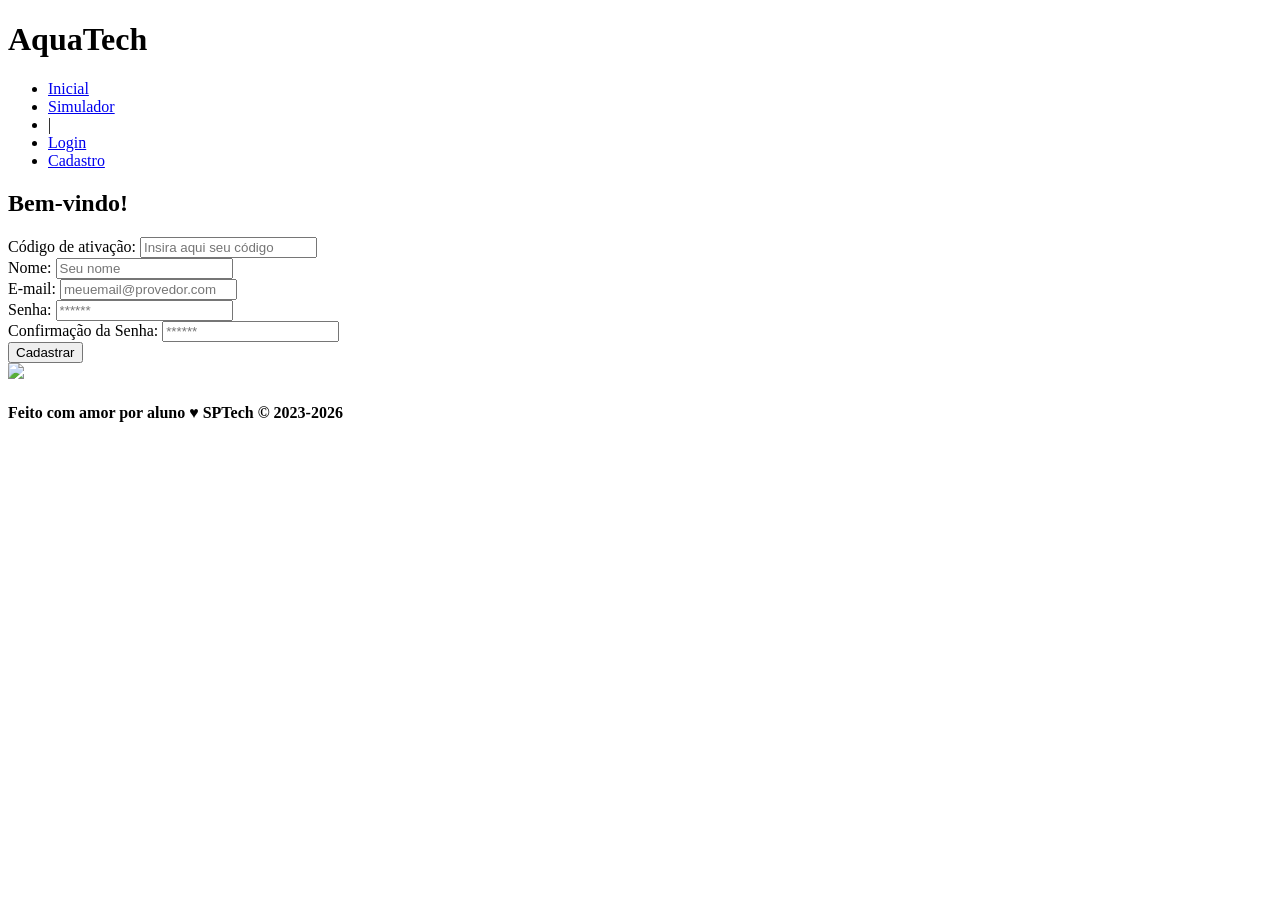
==== public/cadastro.html @ bf9b76ac "feat: estrutura inicial do projeto" ====
<!DOCTYPE html>
<html lang="pt-br">

<head>
  <meta charset="UTF-8" />
  <meta http-equiv="X-UA-Compatible" content="IE=edge" />
  <meta name="viewport" content="width=device-width, initial-scale=1.0" />

  <title>AquaTech | Cadastro</title>

  <script src="./js/sessao.js"></script>

  <link rel="stylesheet" href="./css/estilo.css" />
  <link rel="icon" href="./assets/icon/favicon2.ico" />
  <link rel="preconnect" href="https://fonts.gstatic.com" />
</head>

<body onload="listar()">
  <!--header inicio-->
  <div class="header">
    <div class="container">
      <h1 class="titulo">AquaTech</h1>
      <ul class="navbar">
        <li>
          <a href="index.html">Inicial</a>
        </li>
        <li>
          <a href="simulador.html">Simulador</a>
        </li>
        <li>|</li>
        <li>
          <a href="login.html">Login</a>
        </li>
        <li class="agora">
          <a href="#">Cadastro</a>
        </li>
      </ul>
    </div>
  </div>
  <!--header fim-->

  <div class="login">
    <div class="alerta_erro">
      <div class="card_erro" id="cardErro">
        <span id="mensagem_erro"></span>
      </div>
    </div>
    <div class="container">
      <div class="card card-cadastro">
        <h2>Bem-vindo!</h2>
        <div class="formulario">
          <!--
                         Para inserir mais um campo, copie uma das inputs abaixo.
                         Assim que inserir vá para o script abaixo.
                     -->
          <div class="campo">
            <span>Código de ativação:</span>
            <input id="codigo_input" type="text" placeholder="Insira aqui seu código" />
          </div>
          <div class="campo">
            <span>Nome:</span>
            <input id="nome_input" type="text" placeholder="Seu nome" />
          </div>
          <div class="campo">
            <span>E-mail:</span>
            <input id="email_input" type="text" placeholder="meuemail@provedor.com" />
          </div>
          <div class="campo">
            <span>Senha:</span>
            <input id="senha_input" type="password" placeholder="******" />
          </div>
          <div class="campo">
            <span>Confirmação da Senha:</span>
            <input id="confirmacao_senha_input" type="password" placeholder="******" />
          </div>
          <button class="botao" onclick="cadastrar()">Cadastrar</button>
        </div>
        <div id="div_aguardar" class="loading-div">
          <img src="./assets/circle-loading.gif" id="loading-gif" />
        </div>

        <div id="div_erros_login"></div>
      </div>
    </div>
  </div>

  <!--footer inicio-->
  <div class="footer">
    <div class="container">
      <h4>Feito com amor por aluno &hearts; SPTech &copy; 2023-2026</h4>
    </div>
  </div>
  <!--footer fim-->
</body>

</html>

<script>

  // Array para armazenar empresas cadastradas para validação de código de ativação 
  let listaEmpresasCadastradas = [];

  function cadastrar() {
    // aguardar();

    //Recupere o valor da nova input pelo nome do id
    // Agora vá para o método fetch logo abaixo
    var nomeVar = nome_input.value;
    var emailVar = email_input.value;
    var senhaVar = senha_input.value;
    var confirmacaoSenhaVar = confirmacao_senha_input.value;
    var codigoVar = codigo_input.value;
    var idEmpresaVincular

    // Verificando se há algum campo em branco
    if (
      nomeVar == "" ||
      emailVar == "" ||
      senhaVar == "" ||
      confirmacaoSenhaVar == "" ||
      codigoVar == ""
    ) {
      cardErro.style.display = "block";
      mensagem_erro.innerHTML =
        "(Mensagem de erro para todos os campos em branco)";

      finalizarAguardar();
      return false;
    } else {
      setInterval(sumirMensagem, 5000);
    }

    // Verificando se o código de ativação é de alguma empresa cadastrada
    for (let i = 0; i < listaEmpresasCadastradas.length; i++) {
      if (listaEmpresasCadastradas[i].codigo_ativacao == codigoVar) {
        idEmpresaVincular = listaEmpresasCadastradas[i].id
        console.log("Código de ativação válido.");
        break;
      } else {
        cardErro.style.display = "block";
        mensagem_erro.innerHTML = "(Mensagem de erro para código inválido)";
        finalizarAguardar();
      }
    }

    // Enviando o valor da nova input
    fetch("/usuarios/cadastrar", {
      method: "POST",
      headers: {
        "Content-Type": "application/json",
      },
      body: JSON.stringify({
        // crie um atributo que recebe o valor recuperado aqui
        // Agora vá para o arquivo routes/usuario.js
        nomeServer: nomeVar,
        emailServer: emailVar,
        senhaServer: senhaVar,
        idEmpresaVincularServer: idEmpresaVincular
      }),
    })
      .then(function (resposta) {
        console.log("resposta: ", resposta);

        if (resposta.ok) {
          cardErro.style.display = "block";

          mensagem_erro.innerHTML =
            "Cadastro realizado com sucesso! Redirecionando para tela de Login...";

          setTimeout(() => {
            window.location = "login.html";
          }, "2000");

          limparFormulario();
          finalizarAguardar();
        } else {
          throw "Houve um erro ao tentar realizar o cadastro!";
        }
      })
      .catch(function (resposta) {
        console.log(`#ERRO: ${resposta}`);
        finalizarAguardar();
      });

    return false;
  }

  // Listando empresas cadastradas 
  function listar() {
    fetch("/empresas/listar", {
      method: "GET",
    })
      .then(function (resposta) {
        resposta.json().then((empresas) => {
          empresas.forEach((empresa) => {
            listaEmpresasCadastradas.push(empresa);

            console.log("listaEmpresasCadastradas")
            console.log(listaEmpresasCadastradas[0].codigo_ativacao)
          });
        });
      })
      .catch(function (resposta) {
        console.log(`#ERRO: ${resposta}`);
      });
  }

  function sumirMensagem() {
    cardErro.style.display = "none";
  }
</script>
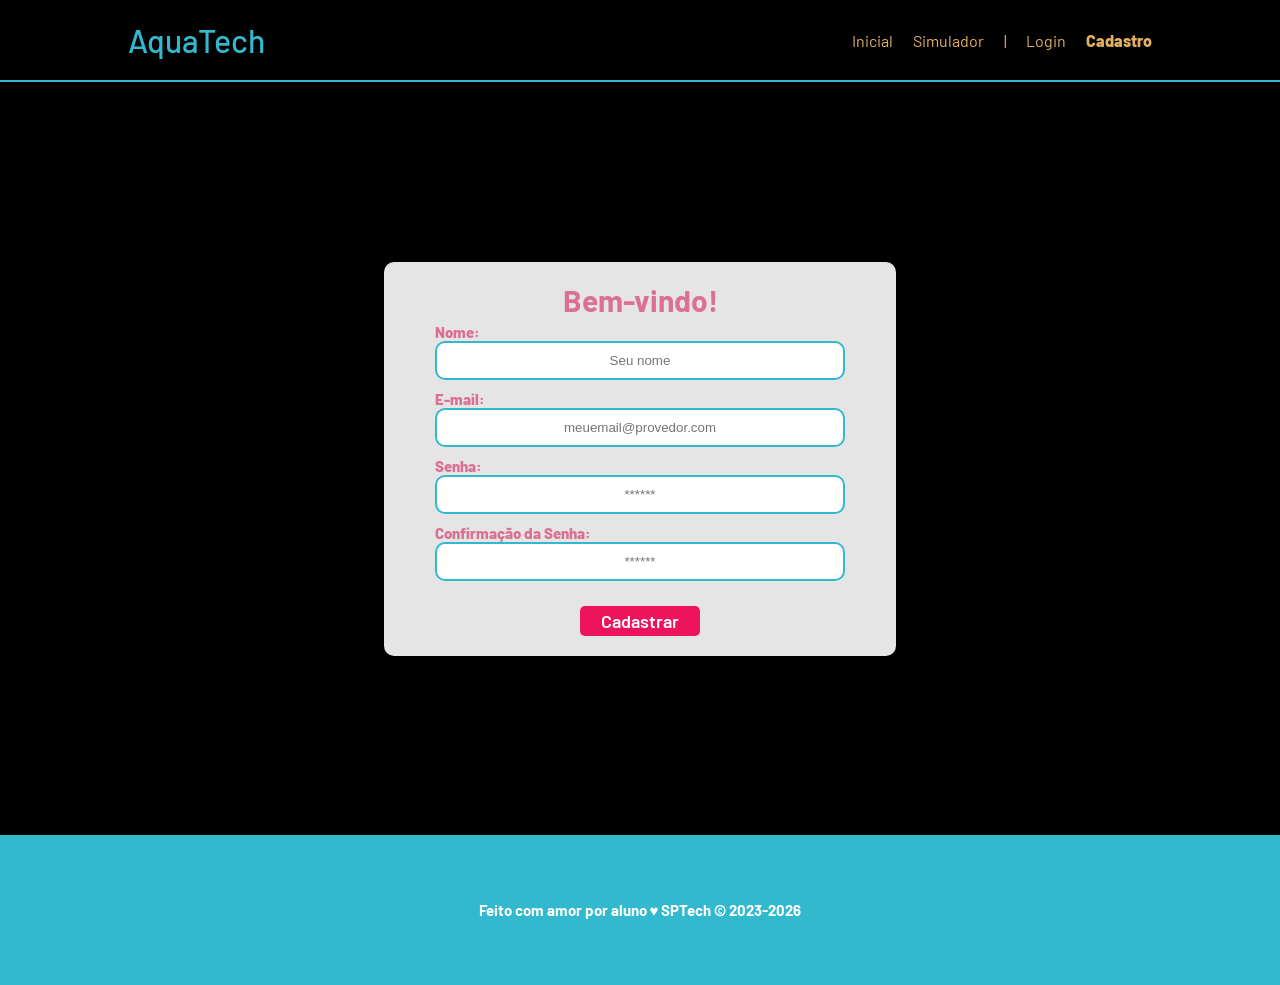
==== commit 1565fad7: "feat: implementa cadastro e login integrado ao banco MySQL" ====
--- a/public/cadastro.html
+++ b/public/cadastro.html
@@ -6,7 +6,7 @@
   <meta http-equiv="X-UA-Compatible" content="IE=edge" />
   <meta name="viewport" content="width=device-width, initial-scale=1.0" />
 
-  <title>AquaTech | Cadastro</title>
+  <title>TrackVault | Cadastro</title>
 
   <script src="./js/sessao.js"></script>
 
@@ -15,7 +15,7 @@
   <link rel="preconnect" href="https://fonts.gstatic.com" />
 </head>
 
-<body onload="listar()">
+<body>
   <!--header inicio-->
   <div class="header">
     <div class="container">
@@ -53,10 +53,6 @@
                          Para inserir mais um campo, copie uma das inputs abaixo.
                          Assim que inserir vá para o script abaixo.
                      -->
-          <div class="campo">
-            <span>Código de ativação:</span>
-            <input id="codigo_input" type="text" placeholder="Insira aqui seu código" />
-          </div>
           <div class="campo">
             <span>Nome:</span>
             <input id="nome_input" type="text" placeholder="Seu nome" />
@@ -96,116 +92,62 @@
 </html>
 
 <script>
+  function cadastrar() {
+    aguardar();
 
-  // Array para armazenar empresas cadastradas para validação de código de ativação 
-  let listaEmpresasCadastradas = [];
-
-  function cadastrar() {
-    // aguardar();
-
-    //Recupere o valor da nova input pelo nome do id
-    // Agora vá para o método fetch logo abaixo
-    var nomeVar = nome_input.value;
-    var emailVar = email_input.value;
+    var nomeVar = nome_input.value.trim();
+    var emailVar = email_input.value.trim();
     var senhaVar = senha_input.value;
     var confirmacaoSenhaVar = confirmacao_senha_input.value;
-    var codigoVar = codigo_input.value;
-    var idEmpresaVincular
 
-    // Verificando se há algum campo em branco
-    if (
-      nomeVar == "" ||
-      emailVar == "" ||
-      senhaVar == "" ||
-      confirmacaoSenhaVar == "" ||
-      codigoVar == ""
-    ) {
-      cardErro.style.display = "block";
-      mensagem_erro.innerHTML =
-        "(Mensagem de erro para todos os campos em branco)";
-
+    if (nomeVar == "" || emailVar == "" || senhaVar == "" || confirmacaoSenhaVar == "") {
+      mostrarMensagem("Preencha todos os campos.");
       finalizarAguardar();
       return false;
-    } else {
-      setInterval(sumirMensagem, 5000);
     }
 
-    // Verificando se o código de ativação é de alguma empresa cadastrada
-    for (let i = 0; i < listaEmpresasCadastradas.length; i++) {
-      if (listaEmpresasCadastradas[i].codigo_ativacao == codigoVar) {
-        idEmpresaVincular = listaEmpresasCadastradas[i].id
-        console.log("Código de ativação válido.");
-        break;
-      } else {
-        cardErro.style.display = "block";
-        mensagem_erro.innerHTML = "(Mensagem de erro para código inválido)";
-        finalizarAguardar();
-      }
+    if (senhaVar != confirmacaoSenhaVar) {
+      mostrarMensagem("As senhas não conferem.");
+      finalizarAguardar();
+      return false;
     }
 
-    // Enviando o valor da nova input
     fetch("/usuarios/cadastrar", {
       method: "POST",
-      headers: {
-        "Content-Type": "application/json",
-      },
+      headers: { "Content-Type": "application/json" },
       body: JSON.stringify({
-        // crie um atributo que recebe o valor recuperado aqui
-        // Agora vá para o arquivo routes/usuario.js
         nomeServer: nomeVar,
         emailServer: emailVar,
-        senhaServer: senhaVar,
-        idEmpresaVincularServer: idEmpresaVincular
+        senhaServer: senhaVar
       }),
     })
       .then(function (resposta) {
-        console.log("resposta: ", resposta);
-
         if (resposta.ok) {
-          cardErro.style.display = "block";
-
-          mensagem_erro.innerHTML =
-            "Cadastro realizado com sucesso! Redirecionando para tela de Login...";
-
-          setTimeout(() => {
+          mostrarMensagem("Cadastro realizado com sucesso! Redirecionando para o Login...");
+          setTimeout(function () {
             window.location = "login.html";
-          }, "2000");
-
-          limparFormulario();
+          }, 2000);
           finalizarAguardar();
         } else {
-          throw "Houve um erro ao tentar realizar o cadastro!";
+          return resposta.json().then(function (msg) {
+            throw msg;
+          });
         }
       })
-      .catch(function (resposta) {
-        console.log(`#ERRO: ${resposta}`);
+      .catch(function (erro) {
+        console.log("#ERRO: " + erro);
+        mostrarMensagem(typeof erro == "string" ? erro : "Houve um erro ao tentar realizar o cadastro!");
         finalizarAguardar();
       });
 
     return false;
   }
 
-  // Listando empresas cadastradas 
-  function listar() {
-    fetch("/empresas/listar", {
-      method: "GET",
-    })
-      .then(function (resposta) {
-        resposta.json().then((empresas) => {
-          empresas.forEach((empresa) => {
-            listaEmpresasCadastradas.push(empresa);
-
-            console.log("listaEmpresasCadastradas")
-            console.log(listaEmpresasCadastradas[0].codigo_ativacao)
-          });
-        });
-      })
-      .catch(function (resposta) {
-        console.log(`#ERRO: ${resposta}`);
-      });
-  }
-
-  function sumirMensagem() {
-    cardErro.style.display = "none";
+  function mostrarMensagem(texto) {
+    cardErro.style.display = "block";
+    mensagem_erro.innerHTML = texto;
+    setTimeout(function () {
+      cardErro.style.display = "none";
+    }, 5000);
   }
 </script>
--- a/public/css/estilo.css
+++ b/public/css/estilo.css
@@ -0,0 +1,398 @@
+/* ==========================================
+   ESTE ARQUIVO É DO TEMPLATE ORIGINAL AQUATECH
+   Muitas regras ainda são usadas por páginas legadas.
+========================================== */
+@import url('https://fonts.googleapis.com/css2?family=Barlow:ital,wght@0,100;0,200;0,300;0,400;0,500;0,600;0,700;0,800;0,900;1,100;1,200;1,300;1,400;1,500;1,600;1,700;1,800;1,900&display=swap');
+
+/* CONFIGURAÇÕES GERAIS DA PÁGINA */
+body {
+  margin: 0;
+  padding: 0;
+  font-family: 'Barlow', 'Segoe UI', 'Segoe UI', Tahoma, Geneva, Verdana, sans-serif;
+  background-color: black;
+}
+
+/* Variáveis CSS reutilizadas para alturas das seções */
+:root {
+  --tamanho-header: 80px;
+  --tamanho-banner: calc(100vh - var(--tamanho-header) - var(--tamanho-footer) - 2px);
+  --tamanho-simulador: calc(100vh - var(--tamanho-header) - var(--tamanho-footer) - 2px);
+  --tamanho-login: calc(100vh - var(--tamanho-header) - var(--tamanho-footer) - 2px);
+  --tamanho-footer: 65px;
+}
+
+/* Container padrão centralizado */
+.container {
+  display: flex;
+  width: 80%;
+  margin: auto;
+}
+
+/* CABEÇALHO LEGADO (AQUATECH) */
+.header {
+  height: var(--tamanho-header);
+  border-bottom: 2px solid #32b9cd;
+}
+
+.header .container {
+  /* align-items centraliza verticalmente / justify-content separa extremos */
+  justify-content: space-between;
+  align-items: center;
+  height: 100%;
+}
+
+.header a {
+  text-decoration: none;
+  color: #e3b062;
+}
+
+.agora {
+  font-weight: 800;
+}
+
+.navbar {
+  /* display:flex organiza links em linha e justify-content distribui */
+  width: 300px;
+  display: flex;
+  align-items: center;
+  justify-content: space-between;
+  list-style: none;
+  color: #e3b062;
+}
+
+.titulo {
+  color: #32b9cd;
+  width: fit-content;
+  font-weight: 500;
+}
+
+.header h1 {
+  margin: 0;
+}
+
+/* ==========================================
+   BANNER (HOME LEGADA)
+========================================== */
+/* BANNER */
+
+.banner {
+  height: var(--tamanho-banner);
+  color: white;
+  background-image: url('../assets/imgs/bg-jelly-fish-para-home.png');
+  background-size: cover;
+}
+
+.banner .container {
+  justify-content: center;
+  align-items: center;
+  height: 100%;
+}
+
+.banner .container p {
+  width: 50%;
+  margin: 0;
+  padding: 0;
+  font-size: 36px;
+}
+
+.banner .container span {
+  font-weight: 800;
+}
+
+/* ==========================================
+   MISSÃO / VISÃO / VALORES
+========================================== */
+/* MISSÃO VISÃO VALORES */
+
+.social {
+  background-color: #e5e5e5;
+  display: flex;
+}
+
+.social .container {
+  justify-content: center;
+}
+
+.box img {
+  width: 170px;
+}
+
+.social .container .boxes {
+  display: flex;
+  justify-content: space-between;
+  width: 100%;
+  padding: 30px 0;
+}
+
+.social p {
+  text-align: center;
+}
+
+.box {
+  display: flex;
+  flex-direction: column;
+  align-items: center;
+}
+
+/* ==========================================
+   RODAPÉ (FOOTER)
+========================================== */
+/* FOOTER */
+
+.footer {
+  background-color: #32b9cd;
+  height: 150px;
+  color: #fff;
+  display: flex;
+  font-size: 15px;
+}
+
+.footer .container {
+  justify-content: center;
+  text-align: center;
+}
+
+.footer .container .version {
+  font-size: 12px;
+}
+
+/* ==========================================
+   LOGIN LEGADO (AQUATECH)
+========================================== */
+/* LOGIN */
+
+.login {
+  height: var(--tamanho-login);
+  background-image: url('../assets/imgs/bg-jelly-fish-para-home.png');
+  background-size: cover;
+}
+
+.login .container {
+  justify-content: center;
+  align-items: center;
+  height: 100%;
+}
+
+.card {
+  /* display:flex + flex-direction:column empilha os elementos do card */
+  width: 50%;
+  background-color: #e5e5e5;
+  border-radius: 10px;
+  display: flex;
+  align-items: center;
+  justify-content: space-evenly;
+  color: palevioletred;
+  flex-direction: column;
+  height: fit-content;
+  padding: 20px 0;
+}
+
+.card h2 {
+  margin: 0;
+  font-size: 30px;
+}
+
+.formulario {
+  /* width define largura interna dos campos dentro do card */
+  display: flex;
+  height: 90%;
+  width: 80%;
+  justify-content: space-around;
+  flex-direction: column;
+}
+
+.formulario span {
+  font-size: 15px;
+  font-weight: 800;
+}
+
+.formulario input {
+  border: 2px solid #32b9cd;
+  text-align: center;
+  border-radius: 10px;
+  margin: 0;
+}
+
+.formulario select {
+  border: 2px solid #32b9cd;
+  background-color: white;
+  color: gray;
+  height: 36px;
+  text-align: center;
+  border-radius: 10px;
+  margin: 0;
+}
+
+.campo {
+  display: flex;
+  flex-direction: column;
+  justify-content: start;
+  padding: 5px 0;
+}
+
+.botao {
+  cursor: pointer;
+  font-family: "Barlow", sans-serif;
+  border: 0;
+  border-radius: 5px;
+  font-weight: 600;
+  font-size: 18px;
+  color: #fff;
+  background-color: #ED145B;
+  width: 120px;
+  height: 30px;
+  align-self: center;
+  margin-top: 20px;
+}
+
+.loading-div {
+  width: 50px;
+  display: none;
+}
+
+.loading-div img {
+  height: 50px;
+  width: 50px;
+}
+
+#div_erros_login {
+  display: none
+}
+
+/* ==========================================
+   FORMULÁRIO: CAMPOS E ALERTAS
+========================================== */
+/* FORMULARIO */
+
+.alerta_erro{
+  display: flex;
+  justify-content: flex-end;
+}
+
+.card_erro {
+  /* position: fixed prende o alerta na tela, mesmo com rolagem */
+  display: none;
+  background-color: #fff;
+  color: black;
+  width: 230px;
+  position: fixed;
+  border-radius: 4px;
+  border: #ED145B 3px solid;
+  padding: 10px;
+  margin-right: 10%;
+}
+
+.card_erro #mensagem_erro{
+  font-weight: 500;
+  font-size: 20px;
+}
+
+.formulario .tipo_campo {
+  font-size: 20px;
+  font-weight: 600 !important;
+}
+
+.formulario {
+  display: flex;
+  flex-direction: column;
+}
+
+input {
+  margin-bottom: 10px;
+  border: 2px solid #32b9cd;
+  padding: 10px;
+  text-align: center;
+  border-radius: 10px;
+}
+
+.btn {
+  font-family: "Barlow", sans-serif;
+  border: 0;
+  border-radius: 5px;
+  font-weight: 600;
+  font-size: 18px;
+  padding: 10px 15px;
+  color: white;
+  background-color: #ED145B;
+  width: 120px;
+  align-self: center;
+  margin-top: 5px;
+}
+
+.loading-div {
+  width: 50px;
+  margin: auto;
+  display: none;
+}
+
+.loading-div img {
+  height: 50px;
+  width: 50px;
+}
+
+/* ==========================================
+   SIMULADOR
+========================================== */
+/* SIMULADOR */
+
+.simulador {
+  color: white;
+}
+
+.simulador .container {
+  /* overflow: scroll cria rolagem interna para conteúdo maior */
+  flex-direction: column;
+  overflow: scroll; 
+  height: var(--tamanho-simulador);
+}
+
+/* ==========================================
+   ALERTAS VISUAIS
+========================================== */
+/* ALERTA */
+
+#alerta {
+  position: absolute;
+  right: 0;
+  bottom: 0;
+}
+
+.mensagem-alarme {
+  /* display:flex ajuda a alinhar texto e ícone lado a lado */
+  background-color: white;
+  border-radius: 5px;
+  width: 300px;
+  height: 80px;
+  margin: 10px;
+  padding: 10px 0;
+  display: flex;
+  justify-content: space-evenly;
+  align-items: center;
+}
+
+.mensagem-alarme h3 {
+  font-size: 14px;
+  margin: 0;
+}
+
+.mensagem-alarme .informacao {
+  width: 66%;
+}
+
+.alarme-sino {
+  width: 48px;
+  height: 48px;
+  animation-name: bell;
+  animation-duration: 4s;
+  background-image: url('https://cdn-icons-png.flaticon.com/512/1157/1157000.png');
+  background-size: cover;
+  animation-iteration-count: infinite;
+}
+
+@keyframes bell {
+  0%   {transform: rotate(25deg)}
+  25%  {transform: rotate(-25deg)}
+  50%  {transform: rotate(25deg)}
+  75%  {transform: rotate(-25deg)}
+  100% {transform: rotate(25deg)}
+}
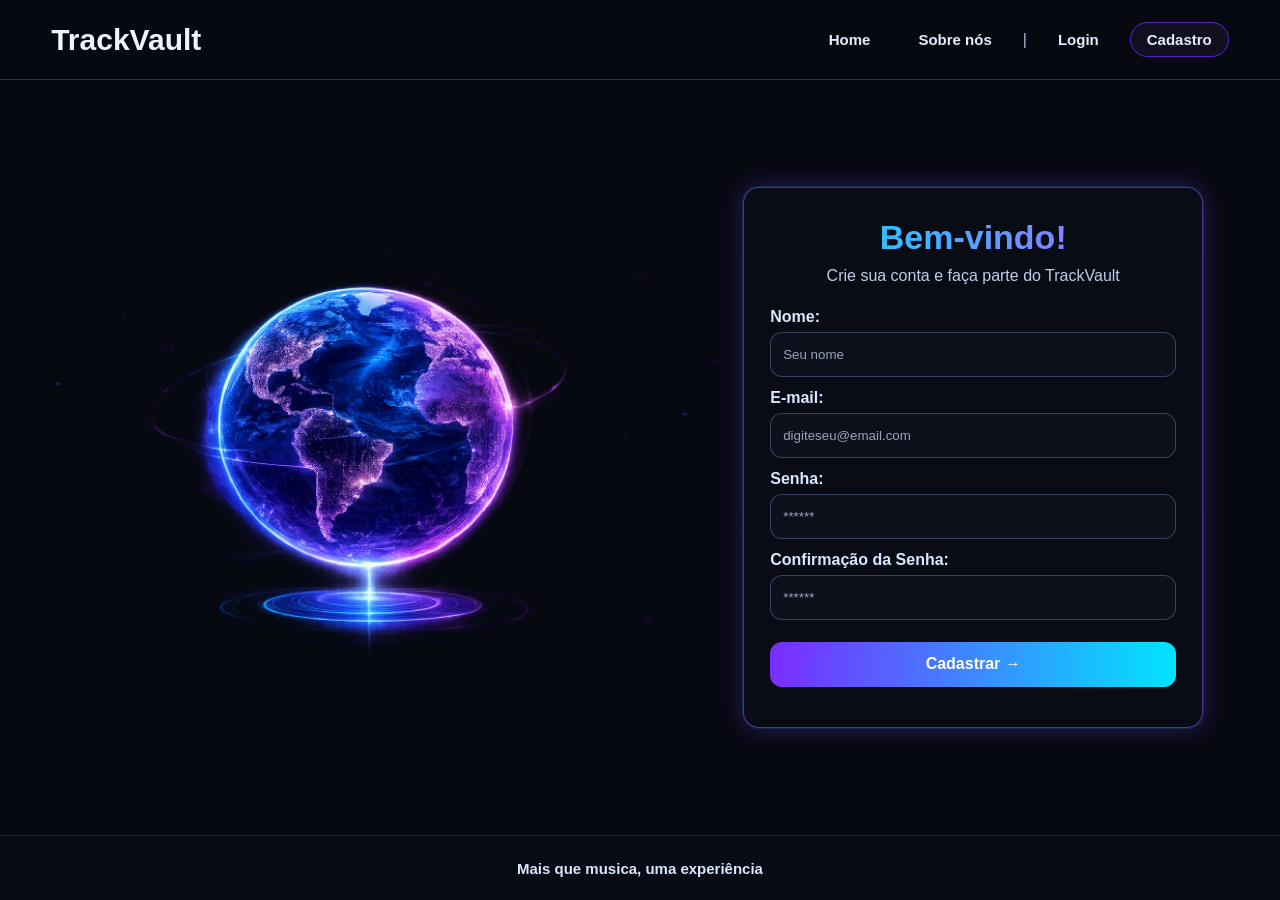
==== commit d7594bb6: "style: ajustar CSS das telas de login e cadastro" ====
--- a/public/cadastro.html
+++ b/public/cadastro.html
@@ -10,22 +10,22 @@
 
   <script src="./js/sessao.js"></script>
 
-  <link rel="stylesheet" href="./css/estilo.css" />
-  <link rel="icon" href="./assets/icon/favicon2.ico" />
+  <link rel="stylesheet" href="./css/cadastro.css" />
+  <link rel="icon" href="assets/logo.png" />
   <link rel="preconnect" href="https://fonts.gstatic.com" />
 </head>
 
-<body>
+<body class="pagina-cadastro">
   <!--header inicio-->
   <div class="header">
     <div class="container">
-      <h1 class="titulo">AquaTech</h1>
+      <h1 class="titulo">TrackVault</h1>
       <ul class="navbar">
         <li>
-          <a href="index.html">Inicial</a>
+          <a href="index.html">Home</a>
         </li>
         <li>
-          <a href="simulador.html">Simulador</a>
+          <a href="simulador.html">Sobre nós</a>
         </li>
         <li>|</li>
         <li>
@@ -48,18 +48,16 @@
     <div class="container">
       <div class="card card-cadastro">
         <h2>Bem-vindo!</h2>
+        <p class="subtitulo-cadastro">Crie sua conta e faça parte do TrackVault</p> 
         <div class="formulario">
-          <!--
-                         Para inserir mais um campo, copie uma das inputs abaixo.
-                         Assim que inserir vá para o script abaixo.
-                     -->
+
           <div class="campo">
             <span>Nome:</span>
             <input id="nome_input" type="text" placeholder="Seu nome" />
           </div>
           <div class="campo">
             <span>E-mail:</span>
-            <input id="email_input" type="text" placeholder="meuemail@provedor.com" />
+            <input id="email_input" type="text" placeholder="digiteseu@email.com" />
           </div>
           <div class="campo">
             <span>Senha:</span>
@@ -69,7 +67,7 @@
             <span>Confirmação da Senha:</span>
             <input id="confirmacao_senha_input" type="password" placeholder="******" />
           </div>
-          <button class="botao" onclick="cadastrar()">Cadastrar</button>
+          <button class="botao" onclick="cadastrar()">Cadastrar →</button> 
         </div>
         <div id="div_aguardar" class="loading-div">
           <img src="./assets/circle-loading.gif" id="loading-gif" />
@@ -83,7 +81,7 @@
   <!--footer inicio-->
   <div class="footer">
     <div class="container">
-      <h4>Feito com amor por aluno &hearts; SPTech &copy; 2023-2026</h4>
+      <h4>Mais que musica, uma experiência</h4>
     </div>
   </div>
   <!--footer fim-->
@@ -150,4 +148,4 @@
       cardErro.style.display = "none";
     }, 5000);
   }
-</script>+</script>
--- a/public/css/cadastro.css
+++ b/public/css/cadastro.css
@@ -0,0 +1,256 @@
+/* ==========================================
+   CONFIGURAÇÕES GERAIS DA PÁGINA
+========================================== */
+* {
+  margin: 0;
+  padding: 0;
+  box-sizing: border-box;
+  font-family: Arial, Helvetica, sans-serif;
+}
+
+/* Variáveis de tamanho usadas no layout */
+:root {
+  --tamanho-header: 80px;
+  --tamanho-footer: 65px;
+}
+
+/* Fundo principal da página de cadastro */
+body.pagina-cadastro {
+  min-height: 100vh;
+  background-color: #070911;
+  background-image: url('../assets/globocadastro (1).png');
+  background-size: 58% auto;
+  background-position: left center;
+  background-repeat: no-repeat;
+}
+
+/* ==========================================
+   CABEÇALHO DA PÁGINA
+========================================== */
+.header {
+  height: var(--tamanho-header);
+  border-bottom: 1px solid rgba(112, 125, 184, 0.35);
+  background-color: rgba(7, 9, 17, 0.92);
+}
+
+/* Container interno do cabeçalho */
+.header .container {
+  width: min(92%, 1200px);
+  height: 100%;
+  margin: auto;
+  display: flex;
+  align-items: center;
+  justify-content: space-between;
+}
+
+/* Logo em texto */
+.titulo {
+  margin: 0;
+  color: #f0f4ff;
+  font-size: 30px;
+  font-weight: 700;
+}
+
+/* Menu de navegação */
+.navbar {
+  list-style: none;
+  display: flex;
+  align-items: center;
+  gap: 14px;
+  color: #aab7d8;
+}
+
+/* Links do menu */
+.header a {
+  text-decoration: none;
+  color: #e6ecff;
+  font-size: 15px;
+  font-weight: 600;
+  padding: 8px 16px;
+  border-radius: 999px;
+  border: 1px solid transparent;
+}
+
+/* Link ativo da página atual */
+.agora a {
+  border-color: rgba(121, 44, 255, 0.72);
+  background: rgba(20, 18, 36, 0.8);
+}
+
+/* ==========================================
+   ÁREA DO FORMULÁRIO DE CADASTRO
+========================================== */
+.login {
+  min-height: calc(100vh - var(--tamanho-header) - var(--tamanho-footer));
+  display: flex;
+  align-items: center;
+  justify-content: flex-end;
+  padding: 24px 6%;
+  background: transparent;
+}
+
+/* Container interno da seção login */
+.login .container {
+  width: min(100%, 1100px);
+  margin: 0;
+  display: flex;
+  justify-content: flex-end;
+  align-items: center;
+}
+
+/* Card base do formulário */
+.card {
+  width: min(100%, 460px);
+  background-color: rgba(11, 13, 24, 0.78);
+  border: 1px solid rgba(130, 90, 255, 0.55);
+  border-radius: 16px;
+  padding: 30px 26px;
+  color: #e9eeff;
+  display: flex;
+  flex-direction: column;
+  box-shadow:
+    0 0 0 1px rgba(0, 229, 255, 0.12),
+    0 0 24px rgba(120, 68, 255, 0.32);
+}
+
+/* Título principal */
+.card h2 {
+  color: transparent;
+  background: linear-gradient(90deg, #00E5FF 0%, #B35CFF 100%);
+  -webkit-background-clip: text;
+  background-clip: text;
+  font-size: 34px;
+  text-align: center;
+  margin-bottom: 8px;
+}
+
+/* Subtítulo abaixo do título */
+.subtitulo-cadastro {
+  color: #c1cce6;
+  text-align: center;
+  line-height: 1.4;
+  margin-bottom: 14px;
+}
+
+/* Área de campos do formulário */
+.formulario {
+  width: 100%;
+  display: flex;
+  flex-direction: column;
+}
+
+/* Bloco individual de cada campo */
+.campo {
+  display: flex;
+  flex-direction: column;
+  padding: 6px 0;
+}
+
+/* Texto de label dos campos */
+.campo span {
+  color: #dce6ff;
+  margin-bottom: 6px;
+  font-weight: 600;
+}
+
+/* Inputs do cadastro */
+.formulario input {
+  min-height: 45px;
+  border: 1px solid rgba(112, 125, 184, 0.45);
+  border-radius: 12px;
+  background-color: rgba(15, 18, 31, 0.72);
+  color: #d6d6d6;
+  text-align: left;
+  padding: 10px 12px;
+  outline: none;
+}
+
+/* Placeholder dos campos */
+.formulario input::placeholder {
+  color: #9aa3ba;
+}
+
+/* Botão principal do cadastro */
+.botao {
+  width: 100%;
+  min-height: 45px;
+  border: none;
+  border-radius: 12px;
+  background: linear-gradient(90deg, #7A2CFF 0%, #00E5FF 100%);
+  color: #fff;
+  font-size: 16px;
+  font-weight: 700;
+  cursor: pointer;
+  margin-top: 16px;
+  transition: box-shadow 0.2s ease, opacity 0.2s ease;
+}
+
+/* Efeito hover do botão */
+.botao:hover {
+  box-shadow: 0 0 18px rgba(112, 57, 255, 0.45);
+  opacity: 0.96;
+}
+
+/* ==========================================
+   ALERTAS E LOADING
+========================================== */
+.alerta_erro {
+  min-height: 24px;
+  margin-bottom: 8px;
+}
+
+/* Caixa de erro */
+.card_erro {
+  display: none;
+  color: #ff7d7d;
+  font-size: 13px;
+  text-align: space-between;
+  margin-bottom: 8px;
+}
+
+/* Container do carregamento */
+.loading-div {
+  width: 50px;
+  margin: 12px auto 0;
+  display: none;
+}
+
+/* Imagem do loading */
+.loading-div img {
+  width: 50px;
+  height: 50px;
+}
+
+/* Área para mensagens de retorno */
+#div_erros_login {
+  margin-top: 10px;
+  color: #f0f0f0;
+  text-align: center;
+  font-size: 13px;
+}
+
+/* ==========================================
+   RODAPÉ
+========================================== */
+.footer {
+  background-color: #090b14;
+  border-top: 1px solid rgba(88, 120, 220, 0.25);
+  min-height: var(--tamanho-footer);
+  display: flex;
+  align-items: center;
+}
+
+/* Container do rodapé */
+.footer .container {
+  width: min(92%, 1200px);
+  margin: auto;
+  display: flex;
+  justify-content: center;
+  text-align: center;
+}
+
+/* Texto do rodapé */
+.footer h4 {
+  color: #dce6ff;
+  font-size: 15px;
+}
